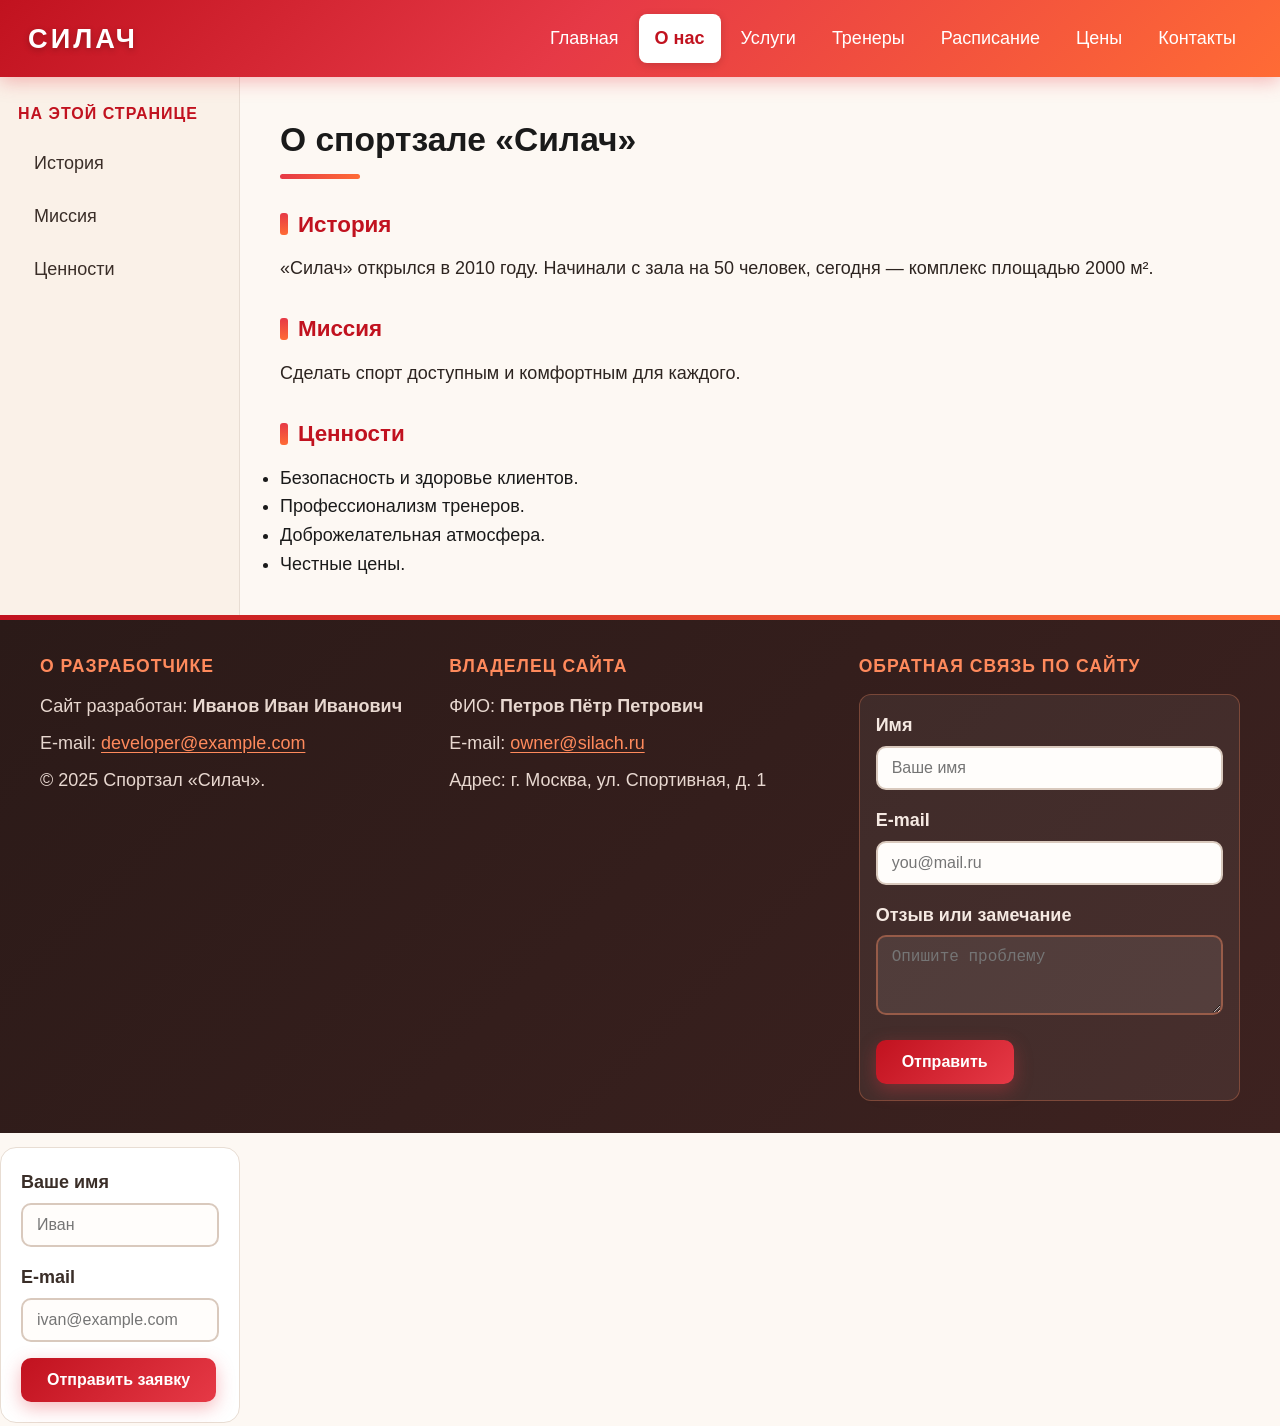
==== about.html @ 3be79bbf "Add files via upload" ====
<!DOCTYPE html>
<html lang="ru">
<head>
  <meta charset="UTF-8">
  <meta name="viewport" content="width=device-width, initial-scale=1.0">
  <title>О нас — Спортзал «Силач»</title>
<meta name="description" content="История и миссия спортзала «Силач».">
  <link rel="stylesheet" href="style.css">
</head>
<body>
  <header>
    <div class="logo"><a href="index.html">СИЛАЧ</a></div>
    <nav class="main-nav" aria-label="Основное меню">
      <ul>
        <li><a href="index.html">Главная</a></li>
        <li><a href="about.html">О нас</a></li>
        <li><a href="services.html">Услуги</a></li>
        <li><a href="trainers.html">Тренеры</a></li>
        <li><a href="schedule.html">Расписание</a></li>
        <li><a href="prices.html">Цены</a></li>
        <li><a href="contacts.html">Контакты</a></li>
      </ul>
    </nav>
  </header>
<aside aria-label="Вспомогательное меню">
  <h2>На этой странице</h2>
  <ul>
    <li><a href="#history">История</a></li>
    <li><a href="#mission">Миссия</a></li>
    <li><a href="#values">Ценности</a></li>
  </ul>
</aside>

<main>
  <h1>О спортзале «Силач»</h1>
  <h2 id="history">История</h2>
  <p>«Силач» открылся в 2010 году. Начинали с зала на 50 человек, сегодня — комплекс площадью 2000 м².</p>
  <h2 id="mission">Миссия</h2>
  <p>Сделать спорт доступным и комфортным для каждого.</p>
  <h2 id="values">Ценности</h2>
  <ul>
    <li>Безопасность и здоровье клиентов.</li>
    <li>Профессионализм тренеров.</li>
    <li>Доброжелательная атмосфера.</li>
    <li>Честные цены.</li>
  </ul>
</main>

    <form data-ajax>
      <input type="hidden" id="selected-trainings" name="selected_trainings" value="">
      <div class="form-group">
        <label for="name-home">Ваше имя</label>
        <input type="text" id="name-home" name="name" required placeholder="Иван">
        <small id="name-home-hint" hidden>Введите имя.</small>
      </div>
      <div class="form-group">
        <label for="email-home">E-mail</label>
        <input type="email" id="email-home" name="email" required placeholder="ivan@example.com">
        <small id="email-home-hint" hidden>Укажите корректный e-mail.</small>
      </div>
      <button type="submit">Отправить заявку</button>
      <div class="form-message" role="status" aria-live="polite"></div>
    </form>
  </main>

  <footer>
    <div>
      <h3>О разработчике</h3>
      <p>Сайт разработан: <strong>Иванов Иван Иванович</strong></p>
      <p>E-mail: <a href="mailto:developer@example.com">developer@example.com</a></p>
      <p>© 2025 Спортзал «Силач».</p>
    </div>
    <div>
      <h3>Владелец сайта</h3>
      <p>ФИО: <strong>Петров Пётр Петрович</strong></p>
      <p>E-mail: <a href="mailto:owner@silach.ru">owner@silach.ru</a></p>
      <p>Адрес: г. Москва, ул. Спортивная, д. 1</p>
    </div>
    <div>
      <h3>Обратная связь по сайту</h3>
      <form data-ajax aria-label="Форма обратной связи">
        <div class="form-group"><label for="fb-name">Имя</label><input type="text" id="fb-name" name="name" required placeholder="Ваше имя"></div>
        <div class="form-group"><label for="fb-email">E-mail</label><input type="email" id="fb-email" name="email" required placeholder="you@mail.ru"></div>
        <div class="form-group"><label for="fb-text">Отзыв или замечание</label><textarea id="fb-text" name="message" rows="3" required placeholder="Опишите проблему"></textarea></div>
        <button type="submit">Отправить</button>
        <div class="form-message" role="status" aria-live="polite"></div>
      </form>
    </div>
  </footer>

  <script src="script.js"></script>
</body>
</html>
---- style.css ----
/* ===== Базовые настройки ===== */
* {
  margin: 0;
  padding: 0;
  box-sizing: border-box;
}

html {
  scroll-behavior: smooth;
}

body {
  font-family: 'Segoe UI', Arial, sans-serif;
  font-size: 18px;
  line-height: 1.6;
  color: #1a1a1a;
  background: #fdf8f3;                /* молочный фон страницы */
  display: grid;
  grid-template-columns: 240px 1fr;
  grid-template-rows: auto 1fr auto;
  grid-template-areas:
    "header header"
    "aside  main"
    "footer footer";
  min-height: 100vh;
}

/* ===== Шапка (верхнее меню) — красный градиент ===== */
header {
  grid-area: header;
  background: linear-gradient(135deg, #c1121f 0%, #e63946 45%, #ff6b35 100%);
  color: #ffffff;
  padding: 14px 28px;
  display: flex;
  align-items: center;
  justify-content: space-between;
  flex-wrap: wrap;
  gap: 12px;
  box-shadow: 0 4px 18px rgba(230, 57, 70, 0.35);
  position: relative;
  z-index: 10;
}

.logo {
  font-size: 1.7rem;
  font-weight: 800;
  letter-spacing: 3px;
  color: #ffffff;
  text-transform: uppercase;
  text-shadow: 0 2px 6px rgba(0, 0, 0, 0.25);
}

.logo a {
  color: inherit;
  text-decoration: none;
}

/* Основное меню */
nav.main-nav ul {
  display: flex;
  flex-wrap: wrap;
  gap: 4px;
  list-style: none;
}

nav.main-nav a {
  display: block;
  padding: 10px 16px;
  color: #ffffff;
  text-decoration: none;
  border-radius: 8px;
  font-weight: 500;
  transition: background 0.2s, color 0.2s, transform 0.15s;
}

nav.main-nav a:hover,
nav.main-nav a:focus {
  background: rgba(255, 255, 255, 0.22);
  outline: 2px solid #ffffff;
  outline-offset: 2px;
  transform: translateY(-1px);
}

/* Текущая страница — белая плашка */
nav.main-nav a.active {
  background: #ffffff;
  color: #c1121f;
  font-weight: 700;
  box-shadow: 0 2px 8px rgba(0, 0, 0, 0.15);
}

/* ===== Левое вспомогательное меню — молочное, с красной полосой ===== */
aside {
  grid-area: aside;
  background: #faf1e8;
  padding: 24px 18px;
  border-right: 1px solid #e8ddd3;
}

aside h2 {
  font-size: 1rem;
  margin-bottom: 14px;
  color: #c1121f;
  text-transform: uppercase;
  letter-spacing: 1px;
  font-weight: 700;
}

aside ul {
  list-style: none;
}

aside li {
  margin-bottom: 6px;
}

aside a {
  display: block;
  padding: 9px 12px;
  color: #3a2e28;
  text-decoration: none;
  border-radius: 8px;
  border-left: 4px solid transparent;
  transition: background 0.2s, border-color 0.2s, color 0.2s;
}

aside a:hover,
aside a:focus {
  background: #fde8e0;
  border-left-color: #e63946;
  color: #c1121f;
  outline: 2px solid #c1121f;
  outline-offset: 2px;
}

/* ===== Основной контент ===== */
main {
  grid-area: main;
  padding: 36px 40px;
  max-width: 1100px;
}

main h1 {
  font-size: 2.1rem;
  margin-bottom: 18px;
  color: #1a1a1a;
  position: relative;
  padding-bottom: 12px;
}

/* Красное подчёркивание под h1 */
main h1::after {
  content: "";
  position: absolute;
  left: 0;
  bottom: 0;
  width: 80px;
  height: 5px;
  border-radius: 3px;
  background: linear-gradient(90deg, #e63946, #ff6b35);
}

main h2 {
  font-size: 1.4rem;
  margin: 28px 0 12px;
  color: #c1121f;
  display: flex;
  align-items: center;
  gap: 10px;
}

/* Красный маркер перед h2 */
main h2::before {
  content: "";
  display: inline-block;
  width: 8px;
  height: 22px;
  border-radius: 3px;
  background: linear-gradient(180deg, #e63946, #ff6b35);
  flex-shrink: 0;
}

main p {
  margin-bottom: 12px;
  color: #2d2420;
}

/* Ссылки в тексте */
main a {
  color: #c1121f;
  font-weight: 500;
  text-decoration: underline;
  text-underline-offset: 3px;
}

main a:hover,
main a:focus {
  color: #e63946;
  outline: 2px solid #e63946;
  outline-offset: 2px;
  border-radius: 2px;
}

/* Изображения */
img {
  max-width: 100%;
  height: auto;
  border-radius: 14px;
}

.hero-img {
  width: 100%;
  max-height: 360px;
  object-fit: cover;
  margin-bottom: 24px;
  box-shadow: 0 10px 30px rgba(193, 18, 31, 0.25);
}

/* ===== Карточки — белые на молочном ===== */
.cards {
  display: grid;
  grid-template-columns: repeat(auto-fit, minmax(240px, 1fr));
  gap: 22px;
  margin-top: 18px;
}

.card {
  background: #ffffff;
  border: 1px solid #e8ddd3;
  border-radius: 16px;
  padding: 20px;
  position: relative;
  overflow: hidden;
  transition: transform 0.2s, box-shadow 0.2s;
}

/* Верхняя красная полоса у карточки */
.card::before {
  content: "";
  position: absolute;
  top: 0;
  left: 0;
  right: 0;
  height: 4px;
  background: linear-gradient(90deg, #c1121f, #ff6b35);
}

.card:hover {
  transform: translateY(-4px);
  box-shadow: 0 12px 28px rgba(230, 57, 70, 0.18);
}

.card h3 {
  margin-bottom: 10px;
  color: #1a1a1a;
  font-size: 1.15rem;
}

.card img {
  margin-bottom: 12px;
}

/* ===== Таблицы ===== */
table {
  width: 100%;
  border-collapse: collapse;
  margin-top: 14px;
  background: #ffffff;
  border-radius: 12px;
  overflow: hidden;
  box-shadow: 0 4px 14px rgba(0, 0, 0, 0.06);
}

caption {
  text-align: left;
  font-weight: 700;
  margin-bottom: 10px;
  color: #c1121f;
}

th, td {
  border: 1px solid #f0e4da;
  padding: 12px 14px;
  text-align: left;
}

th {
  background: linear-gradient(135deg, #c1121f, #e63946);
  color: #ffffff;
  font-weight: 700;
}

tbody tr:nth-child(even) {
  background: #fdf5ef;
}

tbody tr:hover {
  background: #fde8e0;
}

/* ===== Формы ===== */
form {
  max-width: 560px;
  margin-top: 14px;
  background: #ffffff;
  padding: 20px;
  border-radius: 16px;
  border: 1px solid #e8ddd3;
}

.form-group {
  margin-bottom: 16px;
}

label {
  display: block;
  font-weight: 600;
  margin-bottom: 6px;
  color: #3a2e28;
}

input[type="text"],
input[type="email"],
textarea,
select {
  width: 100%;
  padding: 11px 14px;
  font-size: 1rem;
  border: 2px solid #d9c9bd;
  border-radius: 10px;
  background: #fffdfb;
  color: #1a1a1a;
  transition: border-color 0.2s, box-shadow 0.2s;
}

input:focus,
textarea:focus,
select:focus {
  outline: none;
  border-color: #e63946;
  box-shadow: 0 0 0 4px rgba(230, 57, 70, 0.18);
}

/* Кнопки — красный градиент */
button,
.btn {
  display: inline-block;
  padding: 13px 26px;
  font-size: 1rem;
  font-weight: 700;
  color: #ffffff;
  background: linear-gradient(135deg, #c1121f, #e63946, #ff6b35);
  background-size: 200% 200%;
  border: none;
  border-radius: 10px;
  cursor: pointer;
  box-shadow: 0 6px 18px rgba(230, 57, 70, 0.35);
  transition: transform 0.15s, box-shadow 0.2s, background-position 0.4s;
}

button:hover,
.btn:hover {
  background-position: 100% 0;
  transform: translateY(-2px);
  box-shadow: 0 10px 24px rgba(230, 57, 70, 0.45);
}

button:focus,
.btn:focus {
  outline: 3px solid #c1121f;
  outline-offset: 3px;
}

/* Сообщения формы */
.form-message {
  margin-top: 14px;
  padding: 12px 16px;
  border-radius: 10px;
  font-weight: 600;
  display: none;
}

.form-message.success {
  display: block;
  background: #e8f7ec;
  color: #1b6b3a;
  border: 2px solid #1b6b3a;
}

.form-message.error {
  display: block;
  background: #fde8e0;
  color: #a4161a;
  border: 2px solid #a4161a;
}

/* ===== Drag & Drop ===== */
.dnd-wrapper {
  display: grid;
  grid-template-columns: 1fr 1fr;
  gap: 22px;
  margin-top: 18px;
}

.dnd-zone {
  border: 2px dashed #d9c9bd;
  border-radius: 16px;
  padding: 18px;
  min-height: 170px;
  background: #ffffff;
  transition: border-color 0.2s, background 0.2s, box-shadow 0.2s;
}

.dnd-zone h3 {
  color: #c1121f;
  margin-bottom: 10px;
  font-size: 1.05rem;
}

.dnd-zone.dragover {
  border-color: #e63946;
  background: #fde8e0;
  box-shadow: 0 0 0 4px rgba(230, 57, 70, 0.15);
}

.dnd-zone ul {
  list-style: none;
}

.dnd-item {
  padding: 11px 16px;
  margin-bottom: 8px;
  background: linear-gradient(135deg, #fff5f0, #fde8e0);
  border: 2px solid #f0c4b8;
  border-radius: 10px;
  cursor: grab;
  user-select: none;
  font-weight: 500;
  color: #3a2e28;
  transition: transform 0.15s, box-shadow 0.15s;
}

.dnd-item:hover {
  transform: translateX(4px);
  box-shadow: 0 4px 12px rgba(230, 57, 70, 0.2);
}

.dnd-item:focus {
  outline: 3px solid #c1121f;
  outline-offset: 2px;
}

.dnd-item.dragging {
  opacity: 0.5;
  cursor: grabbing;
}

/* ===== Поиск ===== */
.search-box {
  display: flex;
  gap: 10px;
  margin: 18px 0;
  max-width: 540px;
}

.search-box input {
  flex: 1;
}

.search-results {
  list-style: none;
  margin-top: 10px;
  max-width: 640px;
}

.search-results li {
  padding: 12px 16px;
  border-bottom: 1px solid #f0e4da;
  background: #ffffff;
  border-radius: 8px;
  margin-bottom: 6px;
}

.search-results a {
  color: #c1121f;
  font-weight: 600;
}

.search-results mark {
  background: #ffe08a;
  color: #1a1a1a;
  padding: 0 2px;
  border-radius: 3px;
}

/* ===== Подвал — тёмный с красным градиентным акцентом ===== */
footer {
  grid-area: footer;
  background: linear-gradient(135deg, #2b1a18 0%, #3d2220 100%);
  color: #f5e9e2;
  padding: 32px 40px;
  display: grid;
  grid-template-columns: repeat(auto-fit, minmax(260px, 1fr));
  gap: 28px;
  border-top: 5px solid;
  border-image: linear-gradient(90deg, #c1121f, #ff6b35) 1;
}

footer h3 {
  color: #ff8a5c;
  margin-bottom: 12px;
  font-size: 1.1rem;
  text-transform: uppercase;
  letter-spacing: 1px;
}

footer p {
  margin-bottom: 8px;
  color: #e8d8d0;
}

footer a {
  color: #ff8a5c;
  text-decoration: underline;
  text-underline-offset: 3px;
}

footer a:hover,
footer a:focus {
  color: #ffb08a;
  outline: 2px solid #ff8a5c;
  outline-offset: 2px;
  border-radius: 2px;
}

footer form {
  background: rgba(255, 255, 255, 0.06);
  border: 1px solid rgba(255, 138, 92, 0.3);
  padding: 16px;
  border-radius: 12px;
  max-width: 100%;
}

footer label {
  color: #f5e9e2;
}

footer input,
footer textarea {
  background: rgba(255, 255, 255, 0.08);
  color: #ffffff;
  border-color: rgba(255, 138, 92, 0.4);
}

footer input:focus,
footer textarea:focus {
  border-color: #ff8a5c;
  box-shadow: 0 0 0 4px rgba(255, 138, 92, 0.2);
}

footer .form-message.success {
  background: rgba(27, 107, 58, 0.3);
  color: #b8f5c8;
  border-color: #4ade80;
}

footer .form-message.error {
  background: rgba(164, 22, 26, 0.3);
  color: #ffc4c4;
  border-color: #f87171;
}

/* ===== Адаптивность ===== */
@media (max-width: 900px) {
  body {
    grid-template-columns: 1fr;
    grid-template-areas:
      "header"
      "aside"
      "main"
      "footer";
  }

  aside {
    border-right: none;
    border-bottom: 1px solid #e8ddd3;
  }

  aside ul {
    display: flex;
    flex-wrap: wrap;
    gap: 6px;
  }

  aside a {
    border-left: none;
    border-bottom: 4px solid transparent;
  }

  aside a:hover,
  aside a:focus {
    border-bottom-color: #e63946;
  }

  .dnd-wrapper {
    grid-template-columns: 1fr;
  }

  main {
    padding: 24px 20px;
  }
}

@media (max-width: 600px) {
  body {
    font-size: 17px;
  }

  header {
    flex-direction: column;
    align-items: flex-start;
    padding: 14px 18px;
  }

  nav.main-nav ul {
    flex-direction: column;
    width: 100%;
  }

  nav.main-nav a {
    width: 100%;
  }

  main h1 {
    font-size: 1.6rem;
  }

  main h2 {
    font-size: 1.2rem;
  }

  table {
    font-size: 0.95rem;
  }

  th, td {
    padding: 8px 10px;
  }

  footer {
    padding: 24px 18px;
  }
}

@media (prefers-reduced-motion: reduce) {
  * {
    transition: none !important;
    scroll-behavior: auto !important;
  }
}

/* Скрытый, но доступный для скринридеров текст */
.visually-hidden {
  position: absolute;
  width: 1px;
  height: 1px;
  overflow: hidden;
  clip: rect(0 0 0 0);
  white-space: nowrap;
}
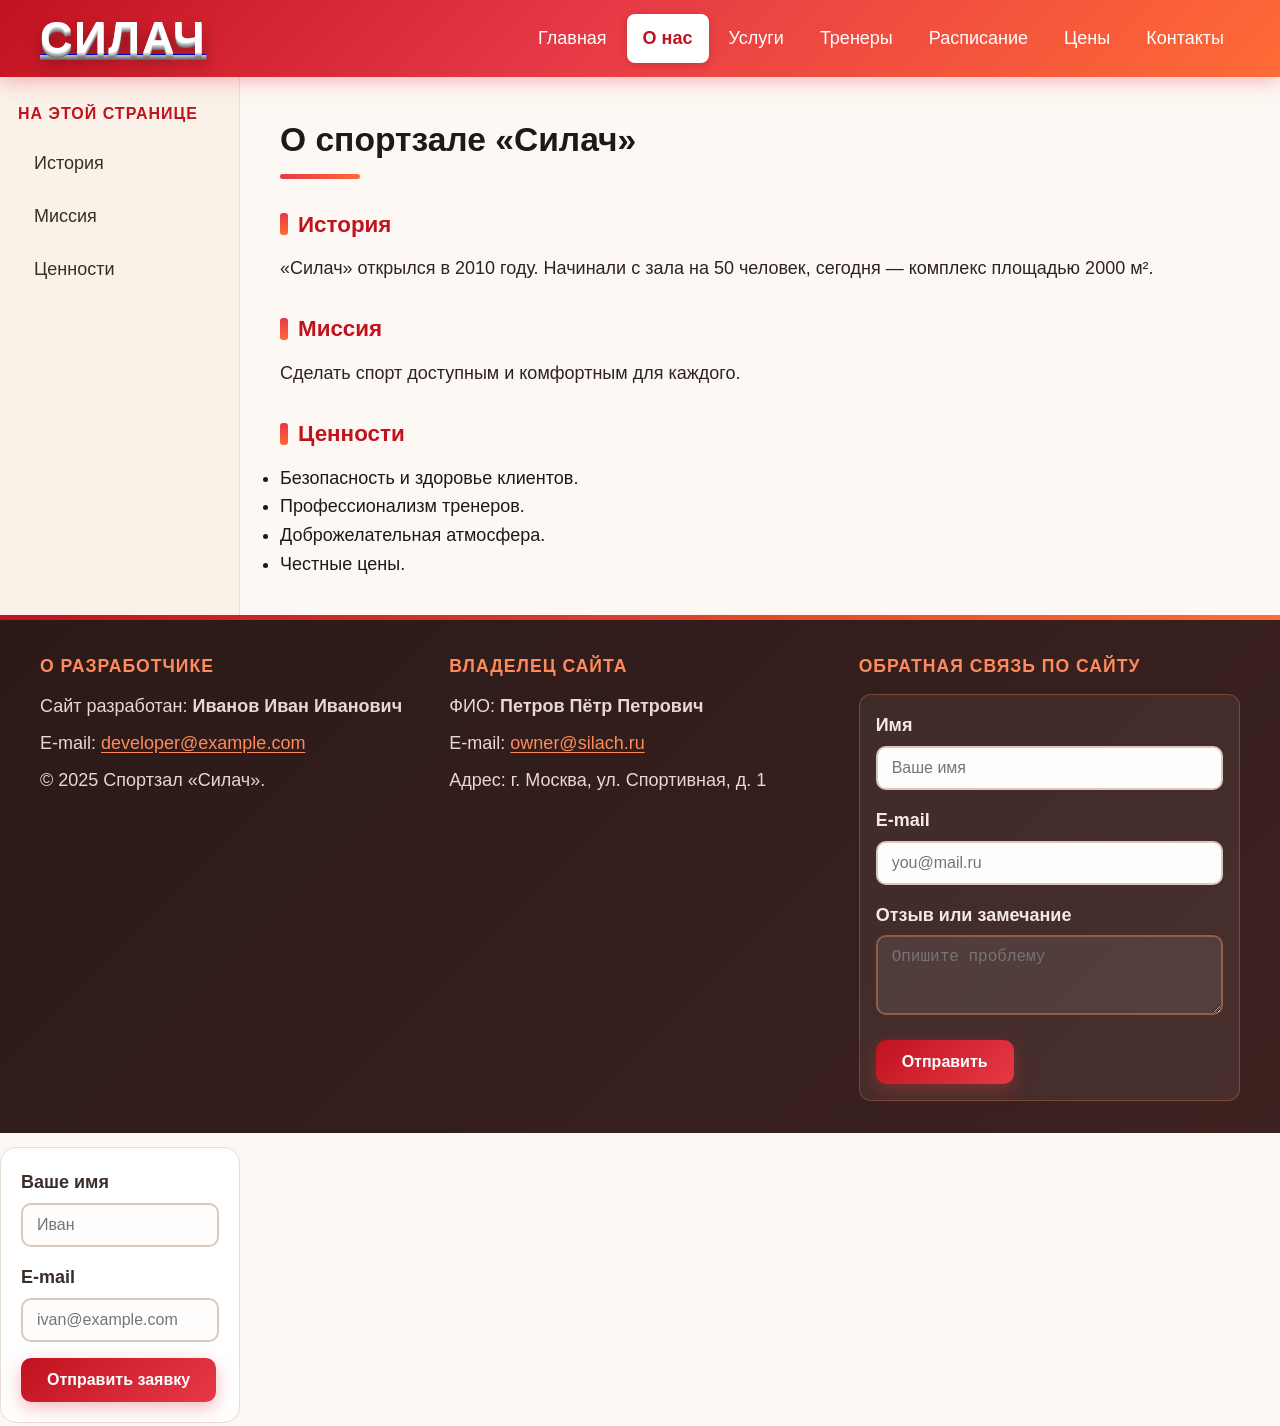
==== commit 4e3dde7d: "Add files via upload" ====
--- a/about.html
+++ b/about.html
@@ -9,7 +9,7 @@
 </head>
 <body>
   <header>
-    <div class="logo"><a href="index.html">СИЛАЧ</a></div>
+    <div class="logo"><a href="index.html"> <span class="logo-text">СИЛАЧ</span></a></div>
     <nav class="main-nav" aria-label="Основное меню">
       <ul>
         <li><a href="index.html">Главная</a></li>
--- a/style.css
+++ b/style.css
@@ -30,32 +30,51 @@
   grid-area: header;
   background: linear-gradient(135deg, #c1121f 0%, #e63946 45%, #ff6b35 100%);
   color: #ffffff;
-  padding: 14px 28px;
+  padding: 14px 40px;               /* 40px отступы по бокам от края экрана */
   display: flex;
   align-items: center;
   justify-content: space-between;
   flex-wrap: wrap;
-  gap: 12px;
+  gap: 20px;
   box-shadow: 0 4px 18px rgba(230, 57, 70, 0.35);
   position: relative;
   z-index: 10;
 }
 
-.logo {
-  font-size: 1.7rem;
-  font-weight: 800;
-  letter-spacing: 3px;
-  color: #ffffff;
+/* ===== Объемный текст СИЛАЧ ===== */
+.logo-text {
+  font-family: 'Arial Black', 'Impact', sans-serif;
+  font-size: 2.8rem;
+  font-weight: 900;
+  letter-spacing: 2px;
   text-transform: uppercase;
-  text-shadow: 0 2px 6px rgba(0, 0, 0, 0.25);
-}
-
-.logo a {
-  color: inherit;
-  text-decoration: none;
-}
-
-/* Основное меню */
+  
+  /* Ослепительно белый цвет */
+  color: #ffffff; 
+  
+  /* 3D-эффект: многослойная тень снизу и мягкая тень сзади */
+  text-shadow: 
+    0 1px 0 #d4d4d4,   /* Блик */
+    0 2px 0 #bfbfbf,   /* Тень 1 */
+    0 3px 0 #a3a3a3,   /* Тень 2 */
+    0 4px 0 #8c8c8c,   /* Тень 3 */
+    0 5px 0 #737373,   /* Тень 4 */
+    0 10px 15px rgba(0, 0, 0, 0.4); /* Мягкая падающая тень */
+    
+  transition: transform 0.15s ease, text-shadow 0.15s ease;
+  line-height: 1;
+}
+
+/* Эффект нажатия при наведении */
+.logo a:hover .logo-text {
+  transform: translateY(3px); /* Текст «проваливается» вниз */
+  text-shadow: 
+    0 1px 0 #d4d4d4, 
+    0 2px 0 #bfbfbf, 
+    0 7px 10px rgba(0, 0, 0, 0.4); /* Тень становится короче */
+}
+
+/* ===== Основное меню ===== */
 nav.main-nav ul {
   display: flex;
   flex-wrap: wrap;
@@ -89,7 +108,7 @@
   box-shadow: 0 2px 8px rgba(0, 0, 0, 0.15);
 }
 
-/* ===== Левое вспомогательное меню — молочное, с красной полосой ===== */
+/* ===== Левое вспомогательное меню ===== */
 aside {
   grid-area: aside;
   background: #faf1e8;
@@ -148,7 +167,6 @@
   padding-bottom: 12px;
 }
 
-/* Красное подчёркивание под h1 */
 main h1::after {
   content: "";
   position: absolute;
@@ -169,7 +187,6 @@
   gap: 10px;
 }
 
-/* Красный маркер перед h2 */
 main h2::before {
   content: "";
   display: inline-block;
@@ -185,7 +202,6 @@
   color: #2d2420;
 }
 
-/* Ссылки в тексте */
 main a {
   color: #c1121f;
   font-weight: 500;
@@ -216,7 +232,7 @@
   box-shadow: 0 10px 30px rgba(193, 18, 31, 0.25);
 }
 
-/* ===== Карточки — белые на молочном ===== */
+/* ===== Карточки ===== */
 .cards {
   display: grid;
   grid-template-columns: repeat(auto-fit, minmax(240px, 1fr));
@@ -234,7 +250,6 @@
   transition: transform 0.2s, box-shadow 0.2s;
 }
 
-/* Верхняя красная полоса у карточки */
 .card::before {
   content: "";
   position: absolute;
@@ -341,7 +356,6 @@
   box-shadow: 0 0 0 4px rgba(230, 57, 70, 0.18);
 }
 
-/* Кнопки — красный градиент */
 button,
 .btn {
   display: inline-block;
@@ -371,7 +385,6 @@
   outline-offset: 3px;
 }
 
-/* Сообщения формы */
 .form-message {
   margin-top: 14px;
   padding: 12px 16px;
@@ -493,7 +506,7 @@
   border-radius: 3px;
 }
 
-/* ===== Подвал — тёмный с красным градиентным акцентом ===== */
+/* ===== Подвал ===== */
 footer {
   grid-area: footer;
   background: linear-gradient(135deg, #2b1a18 0%, #3d2220 100%);
@@ -619,7 +632,7 @@
   header {
     flex-direction: column;
     align-items: flex-start;
-    padding: 14px 18px;
+    padding: 14px 20px; /* На мобильных делаем отступ поменьше */
   }
 
   nav.main-nav ul {
@@ -629,6 +642,17 @@
 
   nav.main-nav a {
     width: 100%;
+  }
+
+  /* Уменьшаем логотип на мобильных */
+  .logo-img {
+    height: 48px;
+  }
+  .logo-text {
+    font-size: 1.6rem;
+  }
+  .logo a {
+    gap: 16px;
   }
 
   main h1 {
@@ -659,7 +683,6 @@
   }
 }
 
-/* Скрытый, но доступный для скринридеров текст */
 .visually-hidden {
   position: absolute;
   width: 1px;
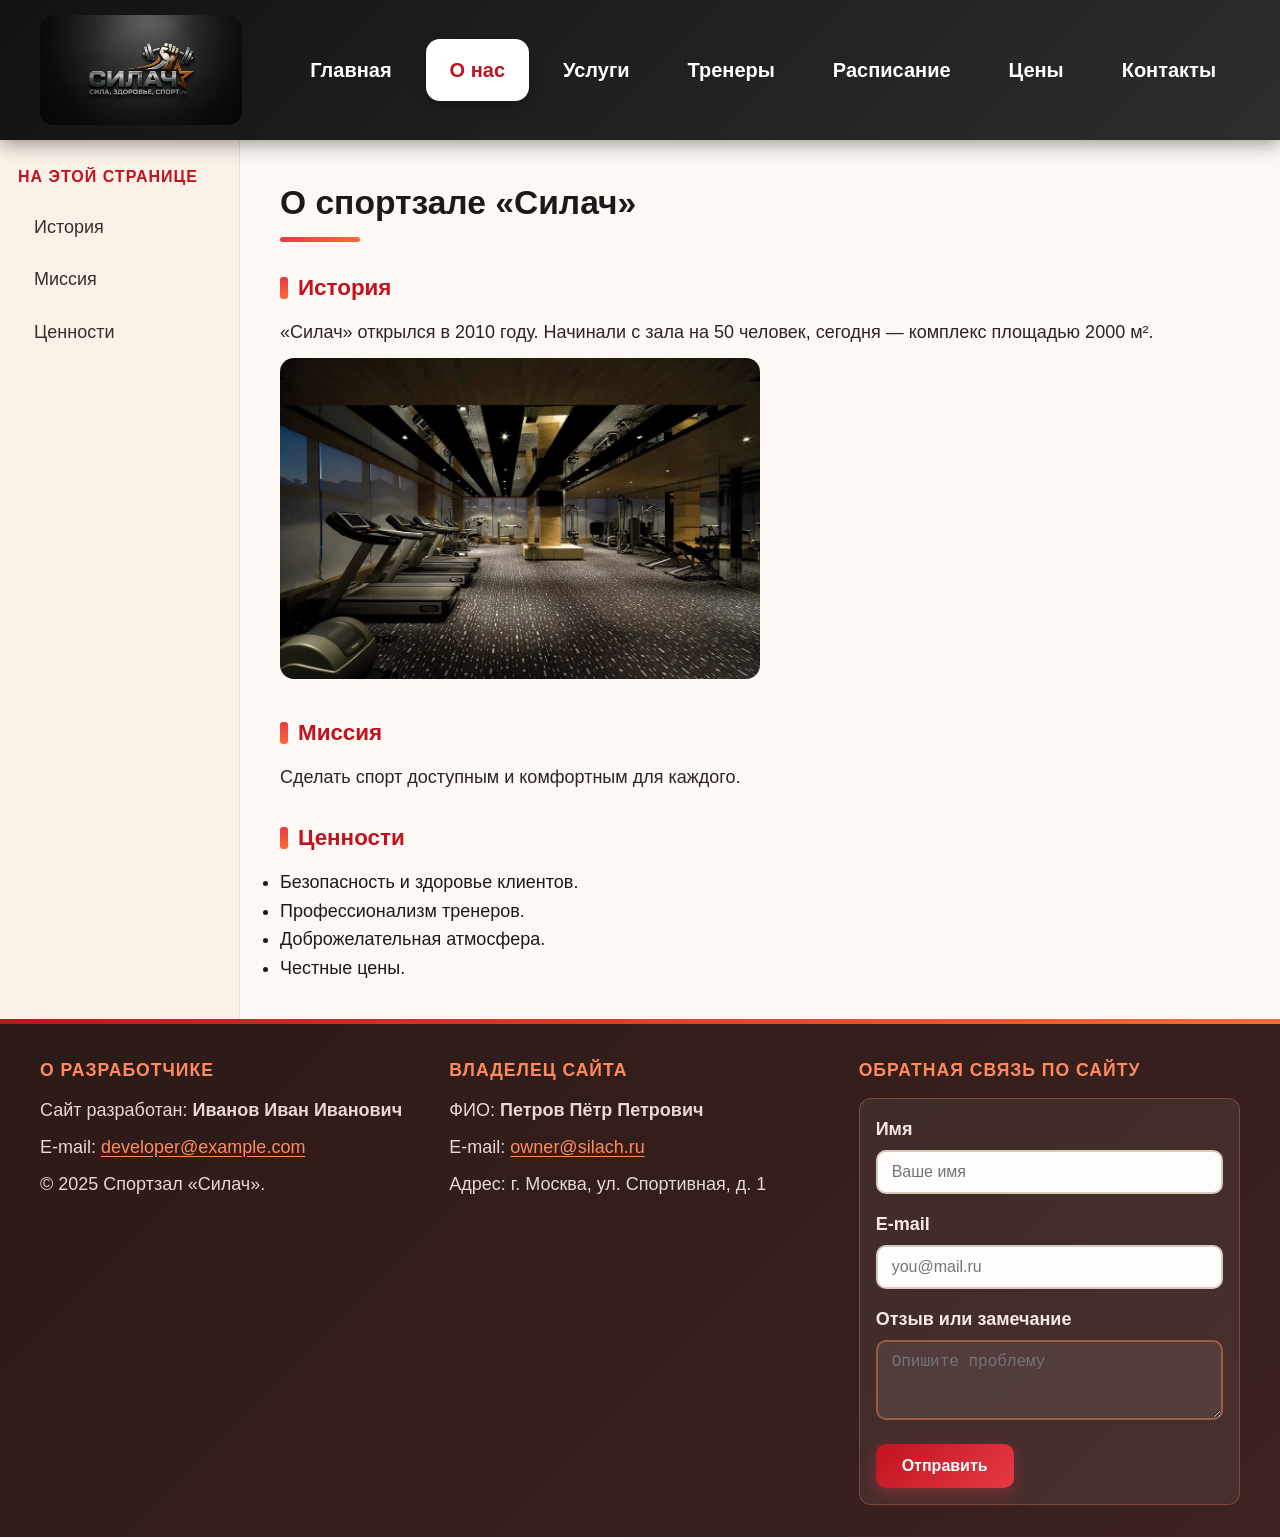
==== commit d9634403: "Add files via upload" ====
--- a/about.html
+++ b/about.html
@@ -9,7 +9,10 @@
 </head>
 <body>
   <header>
-    <div class="logo"><a href="index.html"> <span class="logo-text">СИЛАЧ</span></a></div>
+    <div class="logo"><a href="index.html">
+      <img src="Лого.png" alt="СИЛАЧ — сила, здоровье, спорт.ру" class="logo-img">
+    </a>
+  </div>
     <nav class="main-nav" aria-label="Основное меню">
       <ul>
         <li><a href="index.html">Главная</a></li>
@@ -35,6 +38,7 @@
   <h1>О спортзале «Силач»</h1>
   <h2 id="history">История</h2>
   <p>«Силач» открылся в 2010 году. Начинали с зала на 50 человек, сегодня — комплекс площадью 2000 м².</p>
+  <img src = "площадь.png" alt = "Площадь зала" width = "50%" height = "75%">
   <h2 id="mission">Миссия</h2>
   <p>Сделать спорт доступным и комфортным для каждого.</p>
   <h2 id="values">Ценности</h2>
@@ -45,24 +49,6 @@
     <li>Честные цены.</li>
   </ul>
 </main>
-
-    <form data-ajax>
-      <input type="hidden" id="selected-trainings" name="selected_trainings" value="">
-      <div class="form-group">
-        <label for="name-home">Ваше имя</label>
-        <input type="text" id="name-home" name="name" required placeholder="Иван">
-        <small id="name-home-hint" hidden>Введите имя.</small>
-      </div>
-      <div class="form-group">
-        <label for="email-home">E-mail</label>
-        <input type="email" id="email-home" name="email" required placeholder="ivan@example.com">
-        <small id="email-home-hint" hidden>Укажите корректный e-mail.</small>
-      </div>
-      <button type="submit">Отправить заявку</button>
-      <div class="form-message" role="status" aria-live="polite"></div>
-    </form>
-  </main>
-
   <footer>
     <div>
       <h3>О разработчике</h3>
--- a/style.css
+++ b/style.css
@@ -25,87 +25,101 @@
   min-height: 100vh;
 }
 
-/* ===== Шапка (верхнее меню) — красный градиент ===== */
+/* ===== Шапка сайта ===== */
 header {
   grid-area: header;
-  background: linear-gradient(135deg, #c1121f 0%, #e63946 45%, #ff6b35 100%);
+  background: linear-gradient(135deg, #121212 0%, #1f1f1f 45%, #2d2d2d 100%);
   color: #ffffff;
-  padding: 14px 40px;               /* 40px отступы по бокам от края экрана */
+  padding: 15px 40px;
   display: flex;
-  align-items: center;
-  justify-content: space-between;
-  flex-wrap: wrap;
-  gap: 20px;
-  box-shadow: 0 4px 18px rgba(230, 57, 70, 0.35);
+  align-items: center;            /* ЖЕСТКО ЦЕНТРИРУЕМ ВСЁ ПО ВЕРТИКАЛИ */
+  justify-content: space-between; /* Логотип слева, меню справа */
+  flex-wrap: nowrap;              
+  gap: 30px;
+  min-height: 140px;              
+  box-shadow: 0 4px 18px rgba(0, 0, 0, 0.4);
   position: relative;
   z-index: 10;
 }
 
-/* ===== Объемный текст СИЛАЧ ===== */
-.logo-text {
-  font-family: 'Arial Black', 'Impact', sans-serif;
-  font-size: 2.8rem;
-  font-weight: 900;
-  letter-spacing: 2px;
-  text-transform: uppercase;
-  
-  /* Ослепительно белый цвет */
-  color: #ffffff; 
-  
-  /* 3D-эффект: многослойная тень снизу и мягкая тень сзади */
-  text-shadow: 
-    0 1px 0 #d4d4d4,   /* Блик */
-    0 2px 0 #bfbfbf,   /* Тень 1 */
-    0 3px 0 #a3a3a3,   /* Тень 2 */
-    0 4px 0 #8c8c8c,   /* Тень 3 */
-    0 5px 0 #737373,   /* Тень 4 */
-    0 10px 15px rgba(0, 0, 0, 0.4); /* Мягкая падающая тень */
-    
-  transition: transform 0.15s ease, text-shadow 0.15s ease;
-  line-height: 1;
-}
-
-/* Эффект нажатия при наведении */
-.logo a:hover .logo-text {
-  transform: translateY(3px); /* Текст «проваливается» вниз */
-  text-shadow: 
-    0 1px 0 #d4d4d4, 
-    0 2px 0 #bfbfbf, 
-    0 7px 10px rgba(0, 0, 0, 0.4); /* Тень становится короче */
-}
-
-/* ===== Основное меню ===== */
+/* ===== Контейнер логотипа ===== */
+.logo {
+  display: flex;
+  align-items: center;            /* Центрируем картинку по высоте */
+  flex-shrink: 0;                 
+  height: 100%;                   
+}
+
+.logo a {
+  display: flex;
+  align-items: center;            /* Центрируем ссылку по высоте */
+  line-height: 0;
+  height: 100%;
+}
+
+/* ===== Картинка-логотип ===== */
+.logo-img {
+  display: block;
+  height: 110px;                  
+  width: auto;                    
+  max-width: 400px;               
+  object-fit: contain;            /* Возвращаем contain, чтобы картинка не обрезалась, если пропорции другие */
+  transition: transform 0.15s ease;
+}
+
+.logo a:hover .logo-img {
+  transform: translateY(2px);
+}
+
+/* ===== Меню в шапке ===== */
+nav.main-nav {
+  display: flex;
+  align-items: center;            /* Центрируем меню по высоте */
+  min-width: 0;                   
+  height: 100%;
+}
+
 nav.main-nav ul {
   display: flex;
-  flex-wrap: wrap;
-  gap: 4px;
+  flex-wrap: wrap;                
+  gap: 10px;                      
   list-style: none;
+  align-items: center;            /* Центрируем пункты меню по высоте */
+  margin: 0;
+  padding: 0;
 }
 
 nav.main-nav a {
-  display: block;
-  padding: 10px 16px;
+  display: flex;                  /* Flex для идеального выравнивания текста внутри кнопки */
+  align-items: center;
+  justify-content: center;
+  padding: 15px 24px;             
   color: #ffffff;
   text-decoration: none;
-  border-radius: 8px;
-  font-weight: 500;
+  border-radius: 14px;            
+  font-size: 1.25rem;             
+  font-weight: 600;               
+  white-space: nowrap;            
   transition: background 0.2s, color 0.2s, transform 0.15s;
 }
+
+/* ... остальные стили для hover и active остаются без изменений ... */
+
 
 nav.main-nav a:hover,
 nav.main-nav a:focus {
   background: rgba(255, 255, 255, 0.22);
   outline: 2px solid #ffffff;
   outline-offset: 2px;
-  transform: translateY(-1px);
+  transform: translateY(-2px);    /* Чуть больше подпрыгивает при наведении */
 }
 
 /* Текущая страница — белая плашка */
 nav.main-nav a.active {
   background: #ffffff;
   color: #c1121f;
-  font-weight: 700;
-  box-shadow: 0 2px 8px rgba(0, 0, 0, 0.15);
+  font-weight: 800;               /* Жирный текст для активной кнопки */
+  box-shadow: 0 4px 12px rgba(0, 0, 0, 0.25);
 }
 
 /* ===== Левое вспомогательное меню ===== */
@@ -632,7 +646,8 @@
   header {
     flex-direction: column;
     align-items: flex-start;
-    padding: 14px 20px; /* На мобильных делаем отступ поменьше */
+    padding: 14px 20px;
+    min-height: 62px;
   }
 
   nav.main-nav ul {
@@ -645,14 +660,11 @@
   }
 
   /* Уменьшаем логотип на мобильных */
+  .logo {
+    max-width: 160px;
+  }
   .logo-img {
-    height: 48px;
-  }
-  .logo-text {
-    font-size: 1.6rem;
-  }
-  .logo a {
-    gap: 16px;
+    height: 42px;
   }
 
   main h1 {
@@ -690,4 +702,20 @@
   overflow: hidden;
   clip: rect(0 0 0 0);
   white-space: nowrap;
-}+}
+
+/* ==========================================
+   Отступы для якорной навигации (чтобы шапка 
+   не перекрывала карточки при скролле)
+   ========================================== */
+.card[id] {
+  scroll-margin-top: 100px;
+}
+
+/* Подсветка карточки, к которой перешли по ссылке */
+.card:target {
+  outline: 4px solid #e63946;
+  box-shadow: 0 0 25px rgba(230, 57, 70, 0.5);
+  transform: scale(1.02);
+  transition: all 0.3s ease;
+} 
